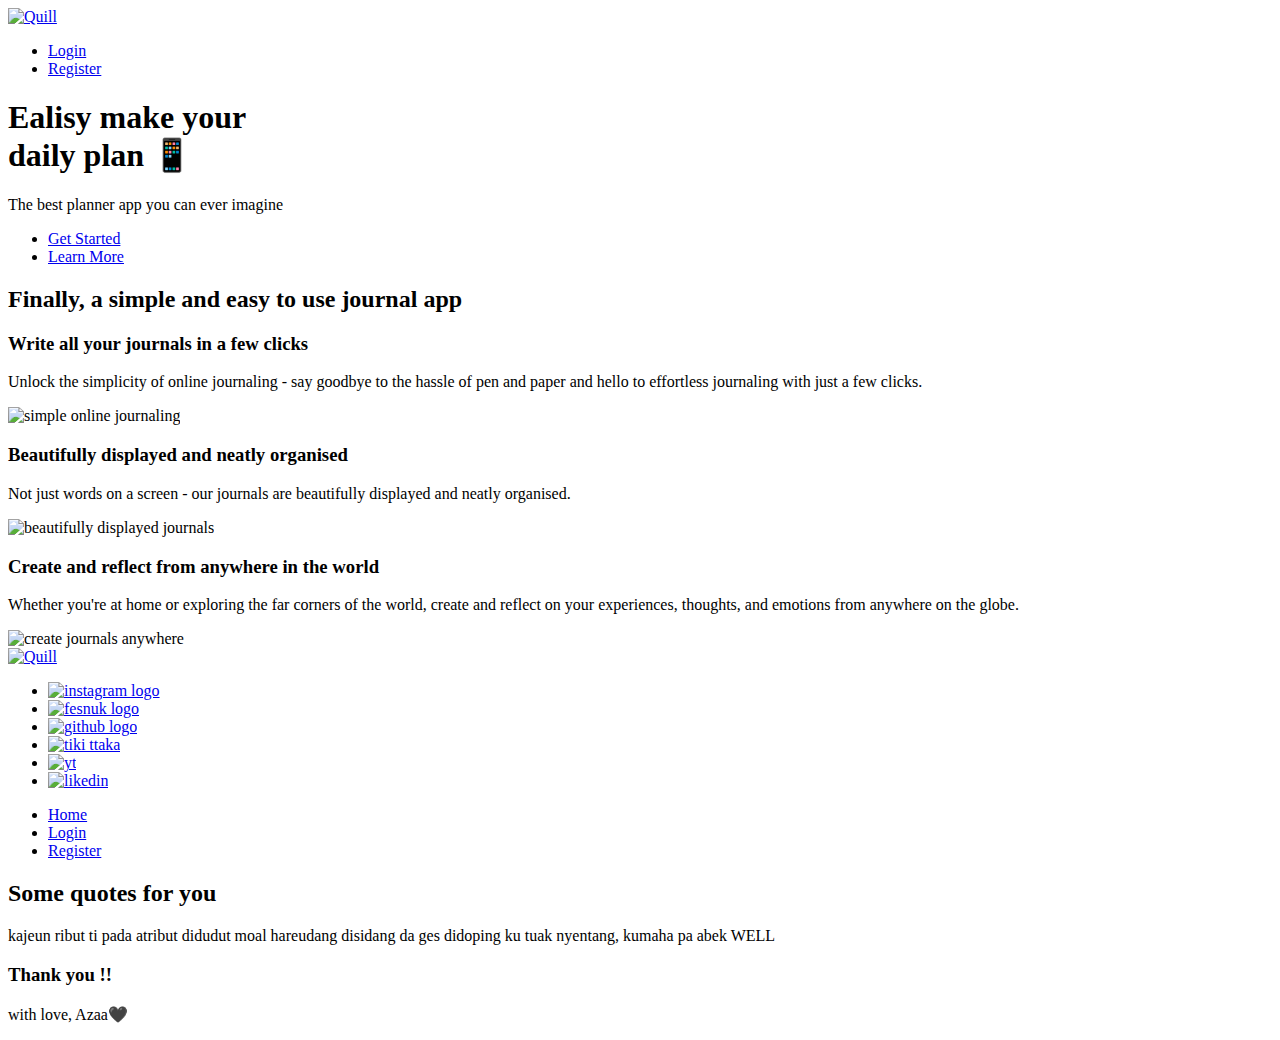
==== BelajarHTML/index.html @ ed0ad0b8 "buat folder html" ====
<!DOCTYPE html>
<html lang="en">

<!-- meta tag adalah tulisan yang akan muncul ketika kita akan mengakses web tsb -->

<head>
    <meta charset="UTF-8">
    <meta name="viewport" content="width=device-width, initial-scale=1.0">
    <title>Quill</title>
</head>

<body>
    <header>
        <nav>
            <!-- NAVIGATION -->
            <a href="index.html"> <img src="SVG/quill.svg" alt="Quill" width="100px"></a>
            <ul>
                <li><a href="login.html">Login</a></li>
                <li><a href="register.html">Register</a></li>
            </ul>
        </nav>

        <section>
            <!-- HERO SECTION -->
            <h1> <span>Ealisy</span> make your <br> daily plan 📱</h1>
            <p>The best planner app you can ever imagine</p>
            <ul>
                <li><a href="register.html">Get Started</a></li>
                <li><a href="#features">Learn More</a></li>
            </ul>
        </section>
    </header>


    <main>
        <section>
            <section>
                <h2 id="features">Finally, a <span>simple and easy</span> to use journal app</h2>
                <div>
                    <h3>Write all your journals in a few clicks</h3>
                    <p>Unlock the simplicity of online journaling - say goodbye to the hassle of pen and paper and hello
                        to effortless journaling with just a few clicks.</p>
                    <img src="images/1.png" alt="simple online journaling" width="300px">
                </div>
                <div>
                    <h3>Beautifully displayed and neatly organised</h3>
                    <p>Not just words on a screen - our journals are beautifully displayed and neatly organised.</p>
                    <img src="images/2.png" alt="beautifully displayed journals" width="300px">
                </div>
                <div>
                    <h3>Create and reflect from anywhere in the world</h3>
                    <p>Whether you're at home or exploring the far corners of the world, create and reflect on your
                        experiences, thoughts, and emotions from anywhere on the globe.</p>
                    <img src="images/3.png" alt="create journals anywhere" width="300px">
                </div>
            </section>
        </section>
    </main>


    <footer>
        <!-- FOOTER -->
        <a href="index.html"> <img src="SVG/quill.svg" alt="Quill" width="100px"></a>
        <ul>
            <li><a href="https://www.instagram.com/"><img src="SVG/logo-instagram.svg" alt="instagram logo"
                        width="20px "></a></li>
            <li><a href="https://www.facebook.com/"><img src="SVG/logo-facebook.svg" alt="fesnuk logo"
                        width="20px "></a></li>
            <li><a href="https://github.com/"><img src="SVG/logo-github.svg" alt="github logo" width="20px "></a>
            </li>
            <li><a href="https://www.tiktok.com/en/"><img src="SVG/logo-tiktok.svg" alt="tiki ttaka" width="20px "></a>
            </li>
            <li><a href="https://www.youtube.com/"><img src="SVG/logo-youtube.svg" alt="yt" width="20px "></a></li>
            <li><a href="https://www.linkedin.com/"><img src="SVG/logo-linkedin.svg" alt="likedin" width="20px "></a>
            </li>
        </ul>

        <ul>
            <li><a href="index.html" id="login-link">Home</a></li>
            <li><a href="login.html">Login</a></li>
            <li><a href="register.html">Register</a></li>
        </ul>

        <h2>Some quotes for you </h2>
        <p>kajeun ribut ti pada atribut didudut moal hareudang disidang da ges didoping ku tuak nyentang, kumaha pa abek
            WELL</p>

        <h3>Thank you !!</h3>
        <p>with love, Azaa🖤</p>
    </footer>
</body>

</html>
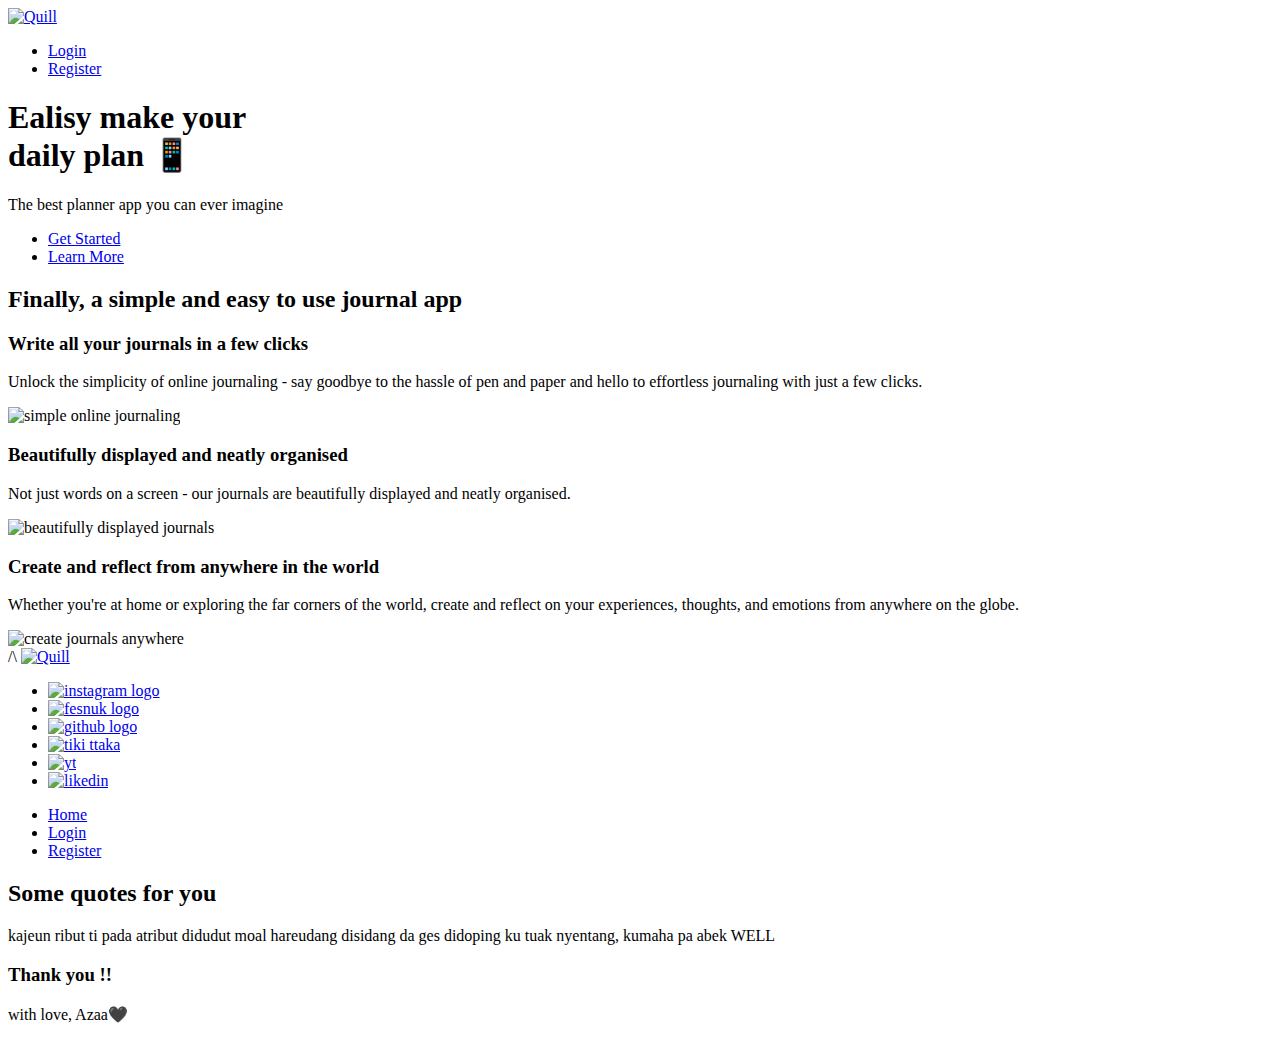
==== commit eecd5d18: "-" ====
--- a/BelajarHTML/index.html
+++ b/BelajarHTML/index.html
@@ -59,7 +59,7 @@
 
 
     <footer>
-        <!-- FOOTER -->
+        <!-- FOOTER -->/\
         <a href="index.html"> <img src="SVG/quill.svg" alt="Quill" width="100px"></a>
         <ul>
             <li><a href="https://www.instagram.com/"><img src="SVG/logo-instagram.svg" alt="instagram logo"
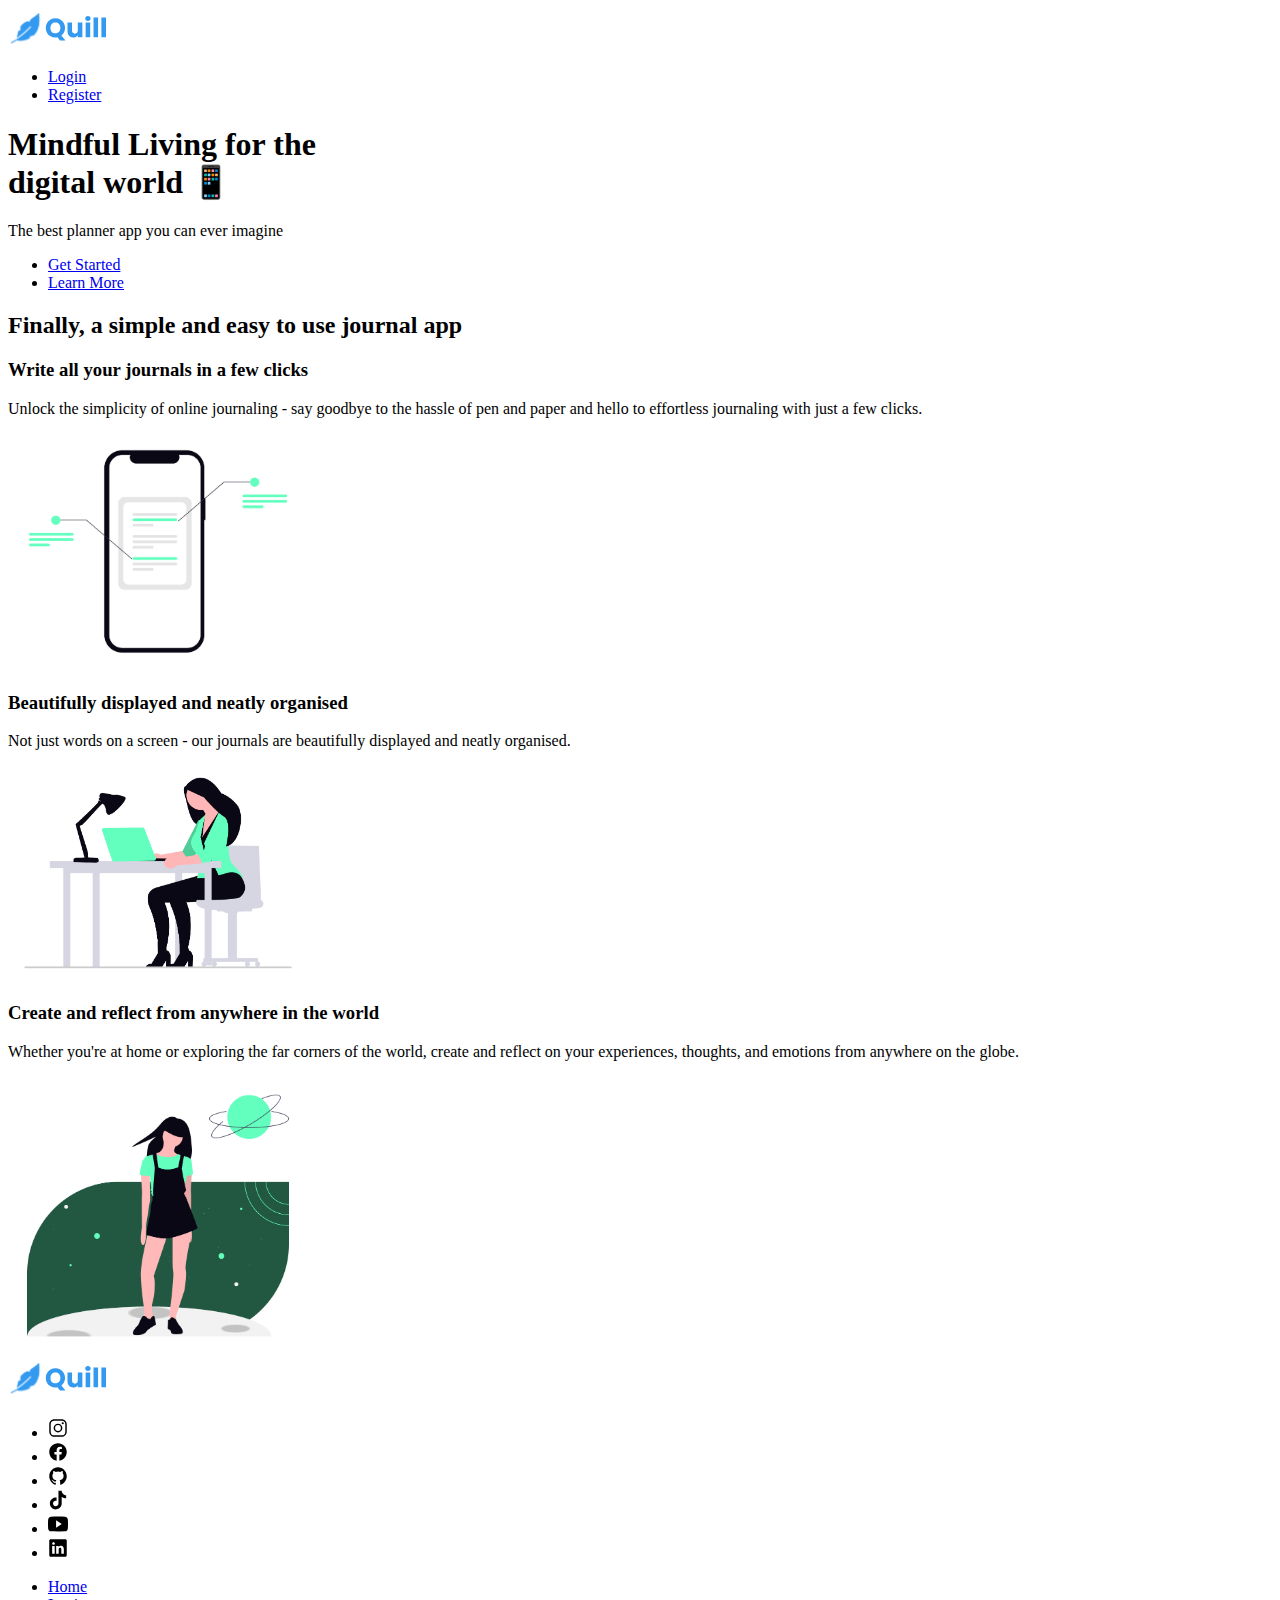
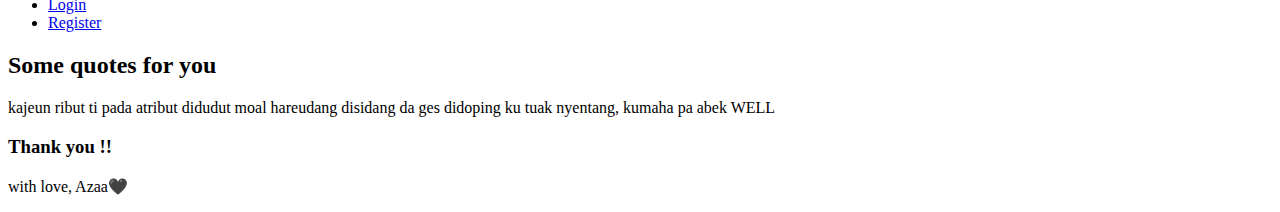
==== commit 0c1887f9: "tambah app.css" ====
--- a/BelajarHTML/index.html
+++ b/BelajarHTML/index.html
@@ -13,7 +13,7 @@
     <header>
         <nav>
             <!-- NAVIGATION -->
-            <a href="index.html"> <img src="SVG/quill.svg" alt="Quill" width="100px"></a>
+            <a href="index.html"> <img src="/SVG/quill.svg" alt="Quill" width="100px"></a>
             <ul>
                 <li><a href="login.html">Login</a></li>
                 <li><a href="register.html">Register</a></li>
@@ -22,7 +22,7 @@
 
         <section>
             <!-- HERO SECTION -->
-            <h1> <span>Ealisy</span> make your <br> daily plan 📱</h1>
+            <h1> <span>Mindful Living</span> for the <br> digital world 📱</h1>
             <p>The best planner app you can ever imagine</p>
             <ul>
                 <li><a href="register.html">Get Started</a></li>
@@ -40,18 +40,18 @@
                     <h3>Write all your journals in a few clicks</h3>
                     <p>Unlock the simplicity of online journaling - say goodbye to the hassle of pen and paper and hello
                         to effortless journaling with just a few clicks.</p>
-                    <img src="images/1.png" alt="simple online journaling" width="300px">
+                    <img src="/images/1.png" alt="simple online journaling" width="300px">
                 </div>
                 <div>
                     <h3>Beautifully displayed and neatly organised</h3>
                     <p>Not just words on a screen - our journals are beautifully displayed and neatly organised.</p>
-                    <img src="images/2.png" alt="beautifully displayed journals" width="300px">
+                    <img src="/images/2.png" alt="beautifully displayed journals" width="300px">
                 </div>
                 <div>
                     <h3>Create and reflect from anywhere in the world</h3>
                     <p>Whether you're at home or exploring the far corners of the world, create and reflect on your
                         experiences, thoughts, and emotions from anywhere on the globe.</p>
-                    <img src="images/3.png" alt="create journals anywhere" width="300px">
+                    <img src="/images/3.png" alt="create journals anywhere" width="300px">
                 </div>
             </section>
         </section>
@@ -59,19 +59,19 @@
 
 
     <footer>
-        <!-- FOOTER -->/\
-        <a href="index.html"> <img src="SVG/quill.svg" alt="Quill" width="100px"></a>
+        <!-- FOOTER -->
+        <a href="index.html"> <img src="/SVG/quill.svg" alt="Quill" width="100px"></a>
         <ul>
-            <li><a href="https://www.instagram.com/"><img src="SVG/logo-instagram.svg" alt="instagram logo"
+            <li><a href="https://www.instagram.com/"><img src="/SVG/logo-instagram.svg" alt="instagram logo"
                         width="20px "></a></li>
-            <li><a href="https://www.facebook.com/"><img src="SVG/logo-facebook.svg" alt="fesnuk logo"
+            <li><a href="https://www.facebook.com/"><img src="/SVG/logo-facebook.svg" alt="fesnuk logo"
                         width="20px "></a></li>
-            <li><a href="https://github.com/"><img src="SVG/logo-github.svg" alt="github logo" width="20px "></a>
+            <li><a href="https://github.com/"><img src="/SVG/logo-github.svg" alt="github logo" width="20px "></a>
             </li>
-            <li><a href="https://www.tiktok.com/en/"><img src="SVG/logo-tiktok.svg" alt="tiki ttaka" width="20px "></a>
+            <li><a href="https://www.tiktok.com/en/"><img src="/SVG/logo-tiktok.svg" alt="tiki ttaka" width="20px "></a>
             </li>
-            <li><a href="https://www.youtube.com/"><img src="SVG/logo-youtube.svg" alt="yt" width="20px "></a></li>
-            <li><a href="https://www.linkedin.com/"><img src="SVG/logo-linkedin.svg" alt="likedin" width="20px "></a>
+            <li><a href="https://www.youtube.com/"><img src="/SVG/logo-youtube.svg" alt="yt" width="20px "></a></li>
+            <li><a href="https://www.linkedin.com/"><img src="/SVG/logo-linkedin.svg" alt="likedin" width="20px "></a>
             </li>
         </ul>
 
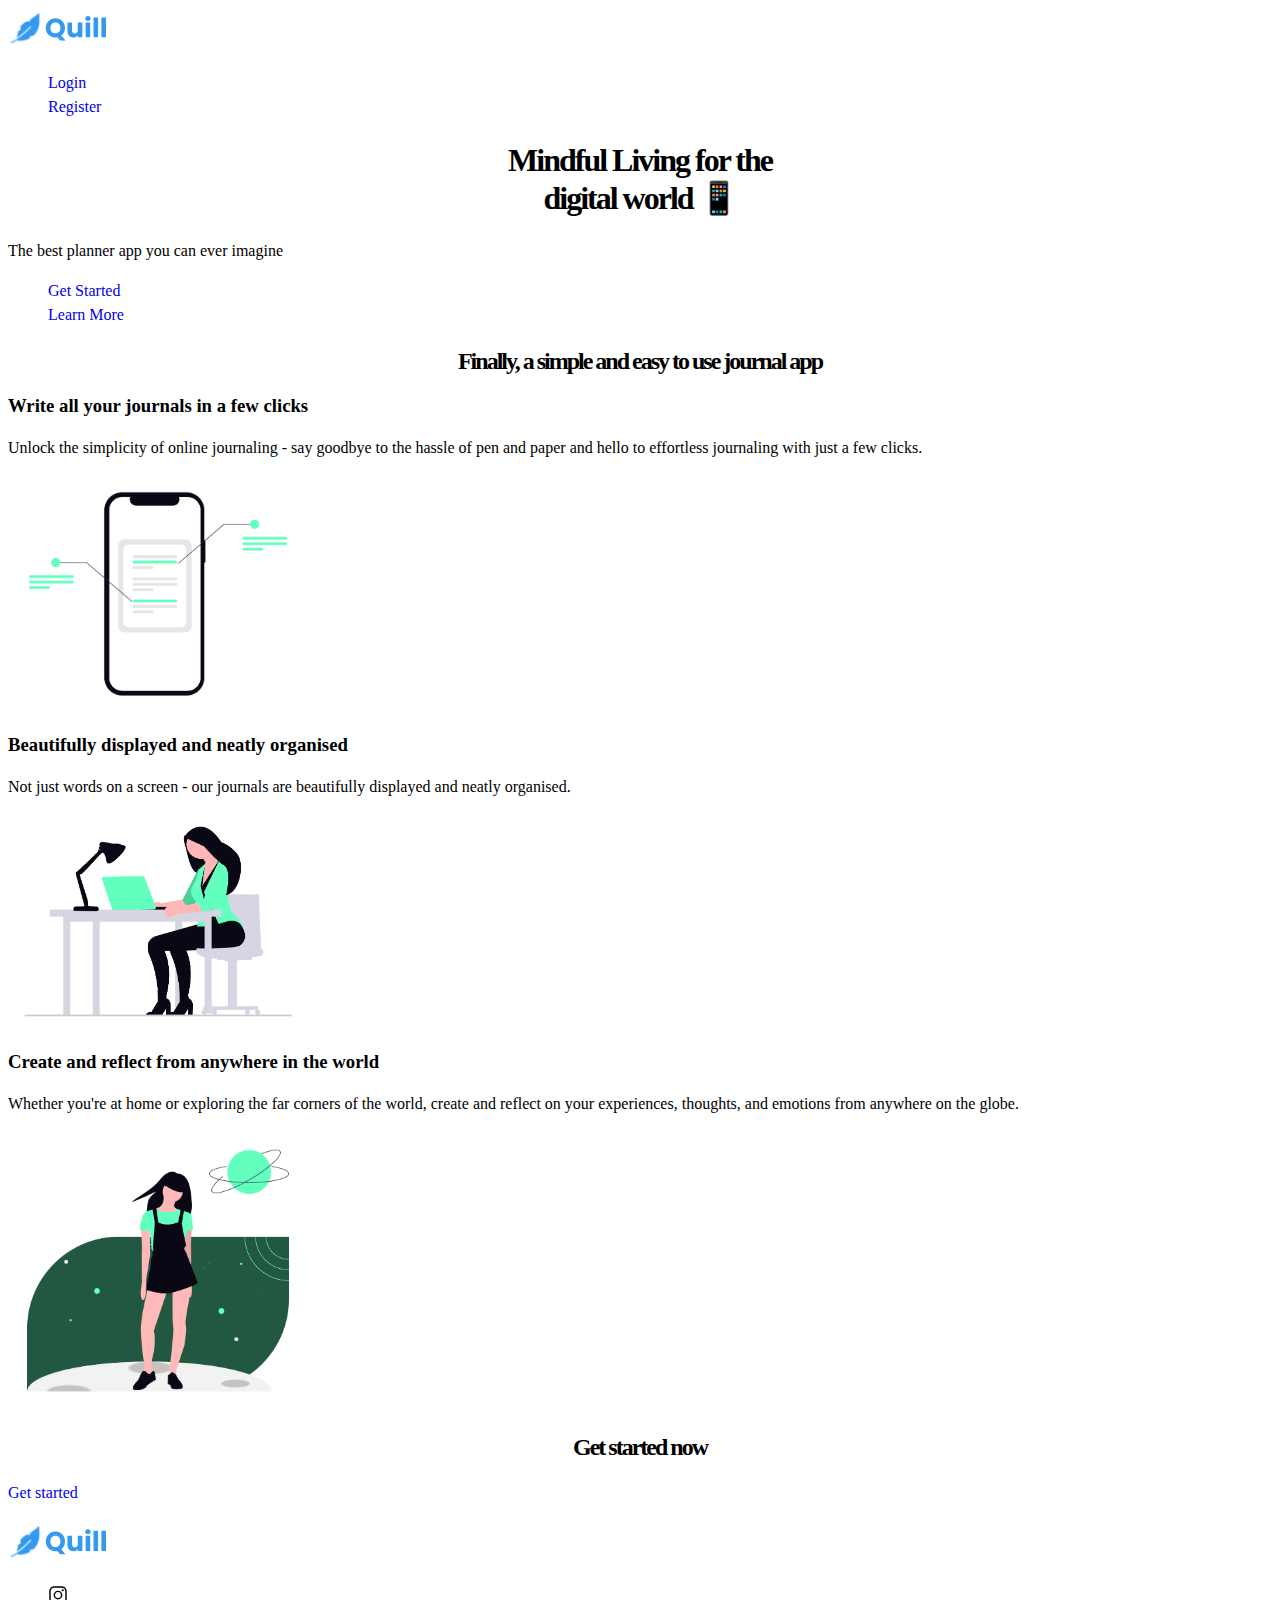
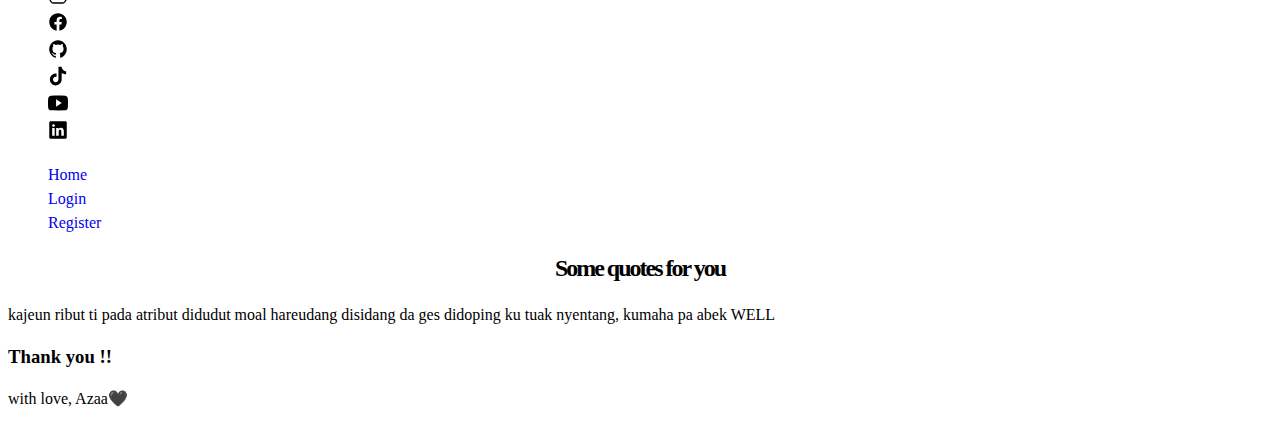
==== commit 1274d8df: "tambah isi css" ====
--- a/BelajarHTML/index.html
+++ b/BelajarHTML/index.html
@@ -6,6 +6,7 @@
 <head>
     <meta charset="UTF-8">
     <meta name="viewport" content="width=device-width, initial-scale=1.0">
+    <link rel="stylesheet" href="app.css">
     <title>Quill</title>
 </head>
 
@@ -60,6 +61,8 @@
 
     <footer>
         <!-- FOOTER -->
+        <h2>Get started now</h2>
+        <p><a href="index.html">Get started</a></p>
         <a href="index.html"> <img src="/SVG/quill.svg" alt="Quill" width="100px"></a>
         <ul>
             <li><a href="https://www.instagram.com/"><img src="/SVG/logo-instagram.svg" alt="instagram logo"
--- a/BelajarHTML/app.css
+++ b/BelajarHTML/app.css
@@ -0,0 +1,31 @@
+h1{
+    font-weight: 700;
+    text-align: center;
+    line-height: 1.2;
+    letter-spacing: -2px;
+
+}
+h2{
+    font-weight: 700;
+    text-align: center;
+    line-height: 1.2;
+    letter-spacing: -2px;
+}
+h3{
+    font-weight: 700 ;
+}
+a{
+    font-weight: 400;
+    text-decoration: none;
+    line-height: 1.5;
+}
+p{
+    font-weight: 400;
+    line-height: 1.5;
+}
+ul{
+    list-style: none;
+}
+/* span{
+    background-color: blueviolet;
+} */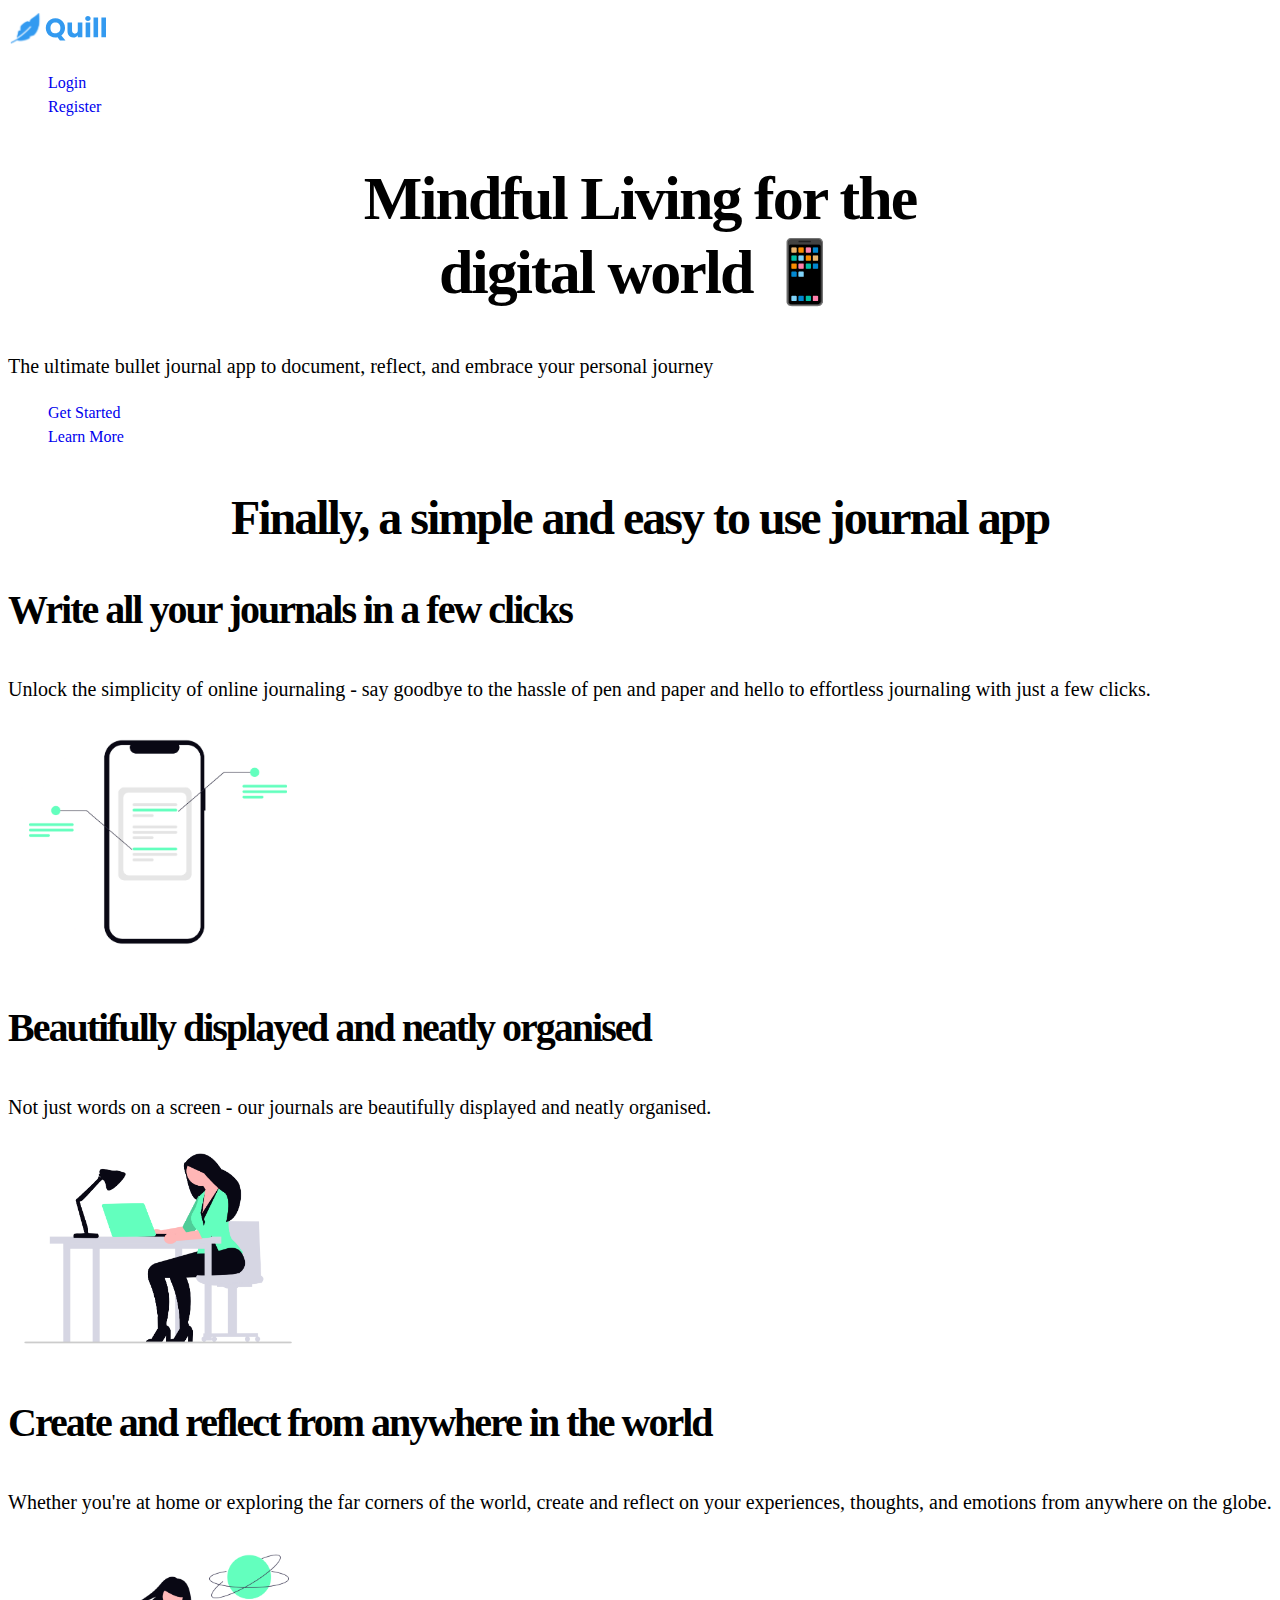
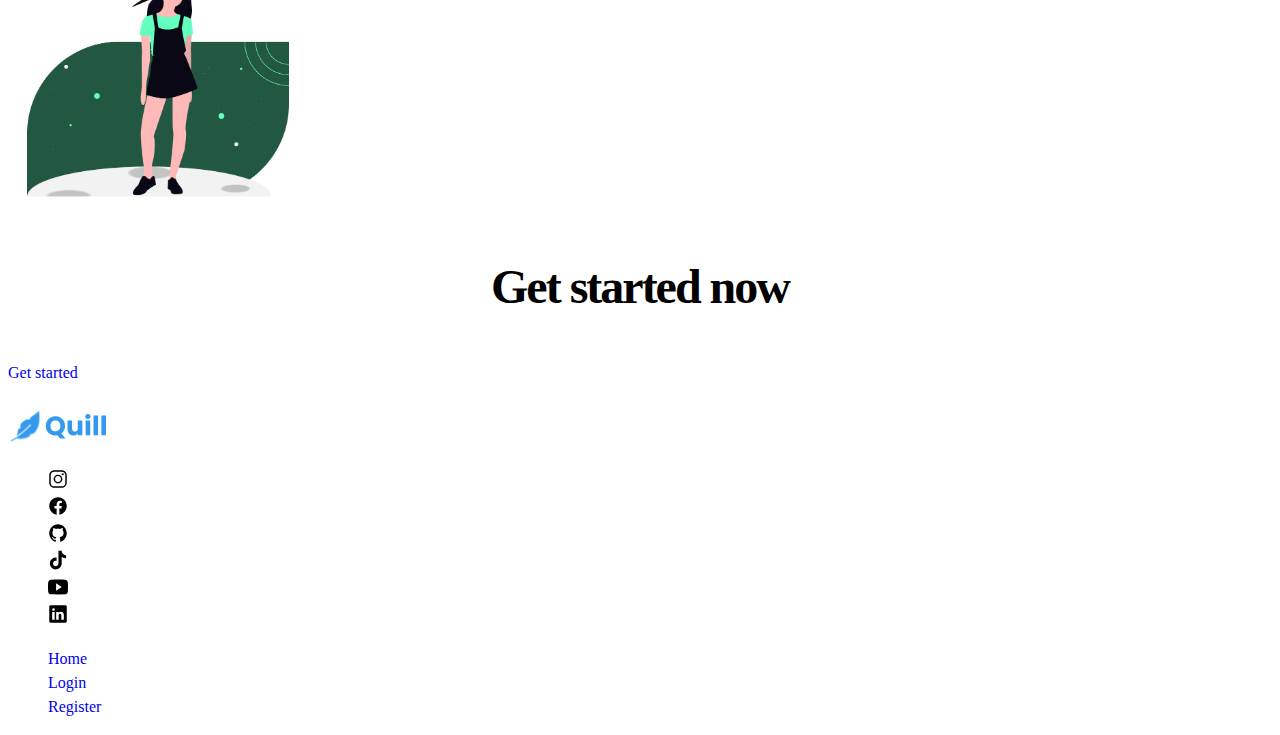
==== commit aa7c269c: "tambah font family" ====
--- a/BelajarHTML/index.html
+++ b/BelajarHTML/index.html
@@ -6,6 +6,11 @@
 <head>
     <meta charset="UTF-8">
     <meta name="viewport" content="width=device-width, initial-scale=1.0">
+    <link rel="preconnect" href="https://fonts.googleapis.com">
+    <link rel="preconnect" href="https://fonts.gstatic.com" crossorigin>
+    <link
+        href="https://fonts.googleapis.com/css2?family=Poppins:ital,wght@0,100;0,200;0,300;0,400;0,500;0,600;0,700;0,800;0,900;1,100;1,200;1,300;1,400;1,500;1,600;1,700;1,800;1,900&display=swap"
+        rel="stylesheet">
     <link rel="stylesheet" href="app.css">
     <title>Quill</title>
 </head>
@@ -24,7 +29,7 @@
         <section>
             <!-- HERO SECTION -->
             <h1> <span>Mindful Living</span> for the <br> digital world 📱</h1>
-            <p>The best planner app you can ever imagine</p>
+            <p>The ultimate bullet journal app to document, reflect, and embrace your personal journey</p>
             <ul>
                 <li><a href="register.html">Get Started</a></li>
                 <li><a href="#features">Learn More</a></li>
@@ -83,13 +88,6 @@
             <li><a href="login.html">Login</a></li>
             <li><a href="register.html">Register</a></li>
         </ul>
-
-        <h2>Some quotes for you </h2>
-        <p>kajeun ribut ti pada atribut didudut moal hareudang disidang da ges didoping ku tuak nyentang, kumaha pa abek
-            WELL</p>
-
-        <h3>Thank you !!</h3>
-        <p>with love, Azaa🖤</p>
     </footer>
 </body>
 
--- a/BelajarHTML/app.css
+++ b/BelajarHTML/app.css
@@ -3,26 +3,58 @@
     text-align: center;
     line-height: 1.2;
     letter-spacing: -2px;
+    font-size: 62px;
+    font-family: 'Poppins, sans-serif';
+}
 
-}
 h2{
     font-weight: 700;
     text-align: center;
     line-height: 1.2;
     letter-spacing: -2px;
+    font-size: 48px;
+    font-family: 'Poppins, sans-serif';
 }
+
 h3{
     font-weight: 700 ;
+    line-height: 1.2;
+    letter-spacing: -2px;
+    font-size: 40px;
+    font-family: 'Poppins, sans-serif';
 }
+
+h4{
+    font-weight: 700 ;
+    line-height: 1.2;
+    letter-spacing: -2px;
+    font-size: 32px;
+    font-family: 'Poppins, sans-serif';
+}
+
+h5{
+    font-weight: 700 ;
+    line-height: 1.2;
+    letter-spacing: -2px;
+    font-size: 24px;
+    font-family: 'Poppins, sans-serif';
+}
+
 a{
     font-weight: 400;
     text-decoration: none;
     line-height: 1.5;
+    font-size: 16px;
+    font-family: 'Poppins, sans-serif';
 }
+
 p{
     font-weight: 400;
     line-height: 1.5;
+    font-size: 20px;
+    font-family: 'Poppins, sans-serif';
 }
+
 ul{
     list-style: none;
 }
